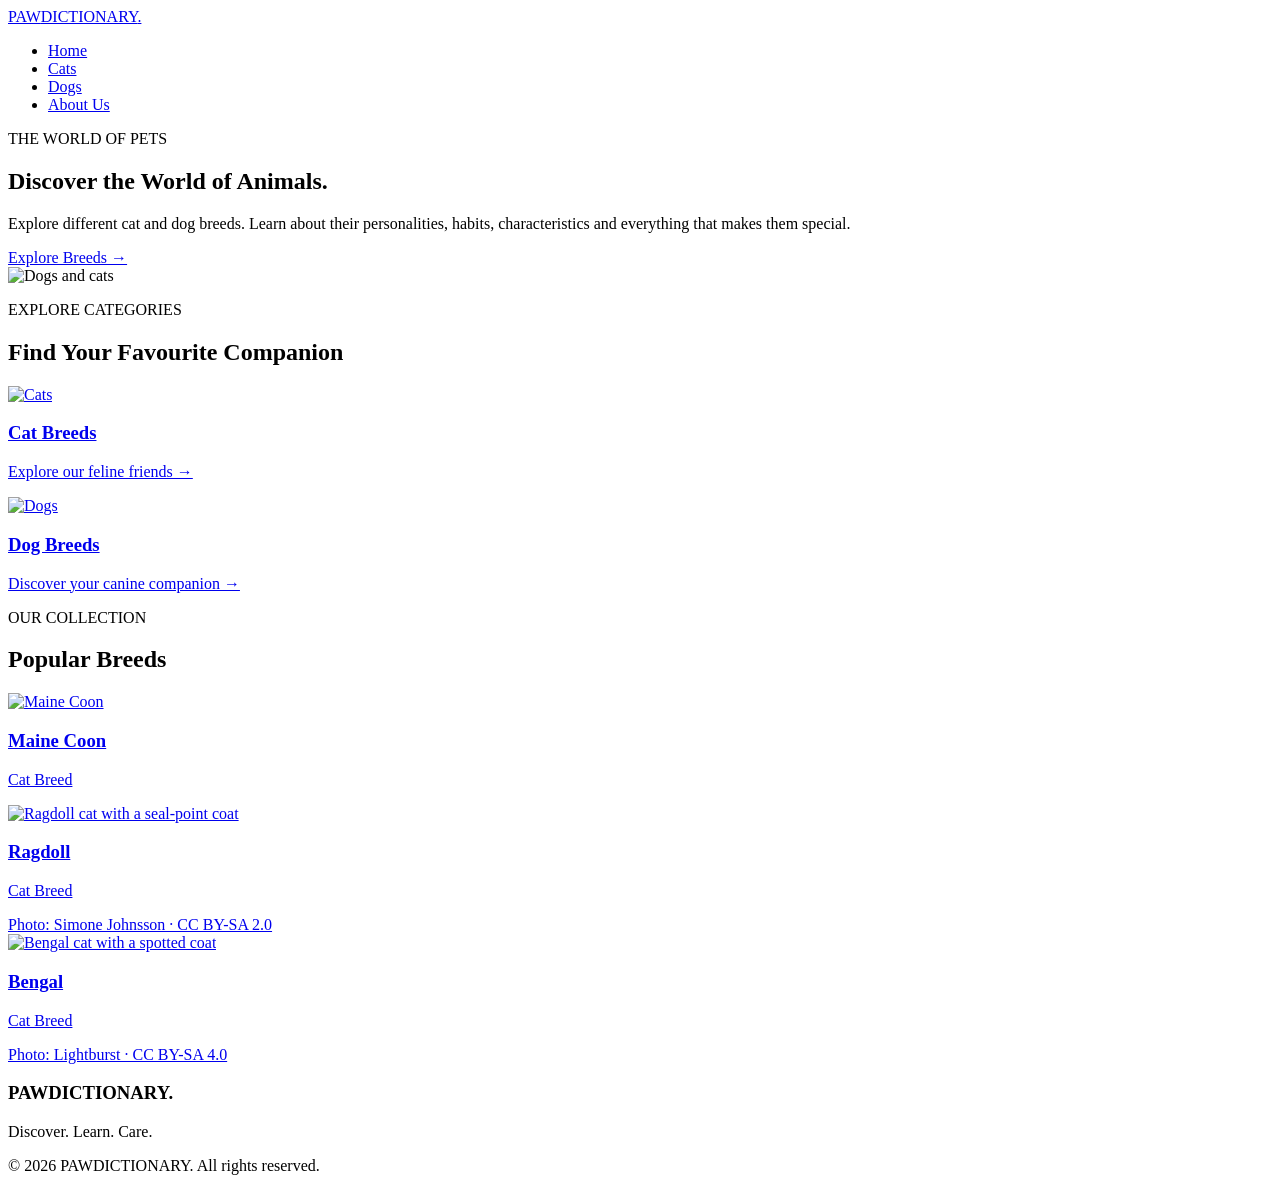
==== index.html @ fd0a3a0d "Add files via upload" ====
<!DOCTYPE html>
<html lang="en">
<head>
    <meta charset="UTF-8">
    <meta name="viewport" content="width=device-width, initial-scale=1.0">

    <title>PAWDICTIONARY | Discover Your Companion</title>

    <link rel="stylesheet" href="css/style.css">
</head>
<body>

    <header>
        <nav class="navbar">
            <a href="index.html" class="logo">
                <span class="logo-paw">PAW</span><span class="logo-dictionary">DICTIONARY</span><span class="logo-dot">.</span>
            </a>

            <ul class="nav-links">
                <li><a href="index.html">Home</a></li>
                <li><a href="cats.html">Cats</a></li>
                <li><a href="dogs.html">Dogs</a></li>
                <li><a href="about_us.html">About Us</a></li>
            </ul>
        </nav>
    </header>

    <main>
        <section class="hero">
            <div class="hero-content">
                <p class="subtitle">THE WORLD OF PETS</p>

                <h1>
                    Discover the World
                    of <span>Animals.</span>
                </h1>

                <p>
                    Explore different cat and dog breeds.
                    Learn about their personalities, habits,
                    characteristics and everything that makes
                    them special.
                </p>

                <a href="cats.html" class="primary-btn">
                    Explore Breeds →
                </a>
            </div>

            <div class="hero-image">
                <img src="https://images.unsplash.com/photo-1450778869180-41d0601e046e?auto=format&fit=crop&w=1200&q=85"
                     alt="Dogs and cats">
            </div>
        </section>

        <section class="categories section">
            <div class="section-heading">
                <p class="subtitle">EXPLORE CATEGORIES</p>
                <h2>Find Your Favourite Companion</h2>
            </div>

            <div class="category-container">

                <a href="cats.html" class="category-card">
                    <img src="https://images.unsplash.com/photo-1573865526739-10659fec78a5?auto=format&fit=crop&w=900&q=85"
                         alt="Cats">

                    <div class="category-info">
                        <h3>Cat Breeds</h3>
                        <p>Explore our feline friends →</p>
                    </div>
                </a>

                <a href="dogs.html" class="category-card">
                    <img src="https://images.unsplash.com/photo-1552053831-71594a27632d?auto=format&fit=crop&w=900&q=85"
                         alt="Dogs">

                    <div class="category-info">
                        <h3>Dog Breeds</h3>
                        <p>Discover your canine companion →</p>
                    </div>
                </a>

            </div>
        </section>

        <section class="featured section">
            <div class="section-heading">
                <p class="subtitle">OUR COLLECTION</p>
                <h2>Popular Breeds</h2>
            </div>

            <div class="breed-grid">

                <a href="maine_coon.html" class="breed-card">
                    <img src="https://images.unsplash.com/photo-1511044568932-338cba0ad803?auto=format&fit=crop&w=700&q=85"
                         alt="Maine Coon">

                    <div class="breed-info">
                        <h3>Maine Coon</h3>
                        <p>Cat Breed</p>
                    </div>
                </a>

                <div class="breed-card">
                    <a href="rag_doll.html" class="breed-card-link">
                        <img class="ragdoll-photo" src="https://upload.wikimedia.org/wikipedia/commons/6/64/Ragdoll_from_Gatil_Ragbelas.jpg"
                             alt="Ragdoll cat with a seal-point coat">

                        <div class="breed-info">
                            <h3>Ragdoll</h3>
                            <p>Cat Breed</p>
                        </div>
                    </a>
                    <a class="photo-credit" href="https://commons.wikimedia.org/wiki/File:Ragdoll_from_Gatil_Ragbelas.jpg" target="_blank" rel="noopener noreferrer">Photo: Simone Johnsson · CC BY-SA 2.0</a>
                </div>

                <div class="breed-card">
                    <a href="bengal.html" class="breed-card-link">
                        <img class="bengal-photo" src="https://upload.wikimedia.org/wikipedia/commons/b/ba/Paintedcats_Red_Star_standing.jpg"
                             alt="Bengal cat with a spotted coat">

                        <div class="breed-info">
                            <h3>Bengal</h3>
                            <p>Cat Breed</p>
                        </div>
                    </a>
                    <a class="photo-credit" href="https://commons.wikimedia.org/wiki/File:Paintedcats_Red_Star_standing.jpg" target="_blank" rel="noopener noreferrer">Photo: Lightburst · CC BY-SA 4.0</a>
                </div>

            </div>
        </section>

    </main>

    <footer>
        <h3>PAWDICTIONARY.</h3>
        <p>Discover. Learn. Care.</p>
        <p>© 2026 PAWDICTIONARY. All rights reserved.</p>
    </footer>

</body>
</html>
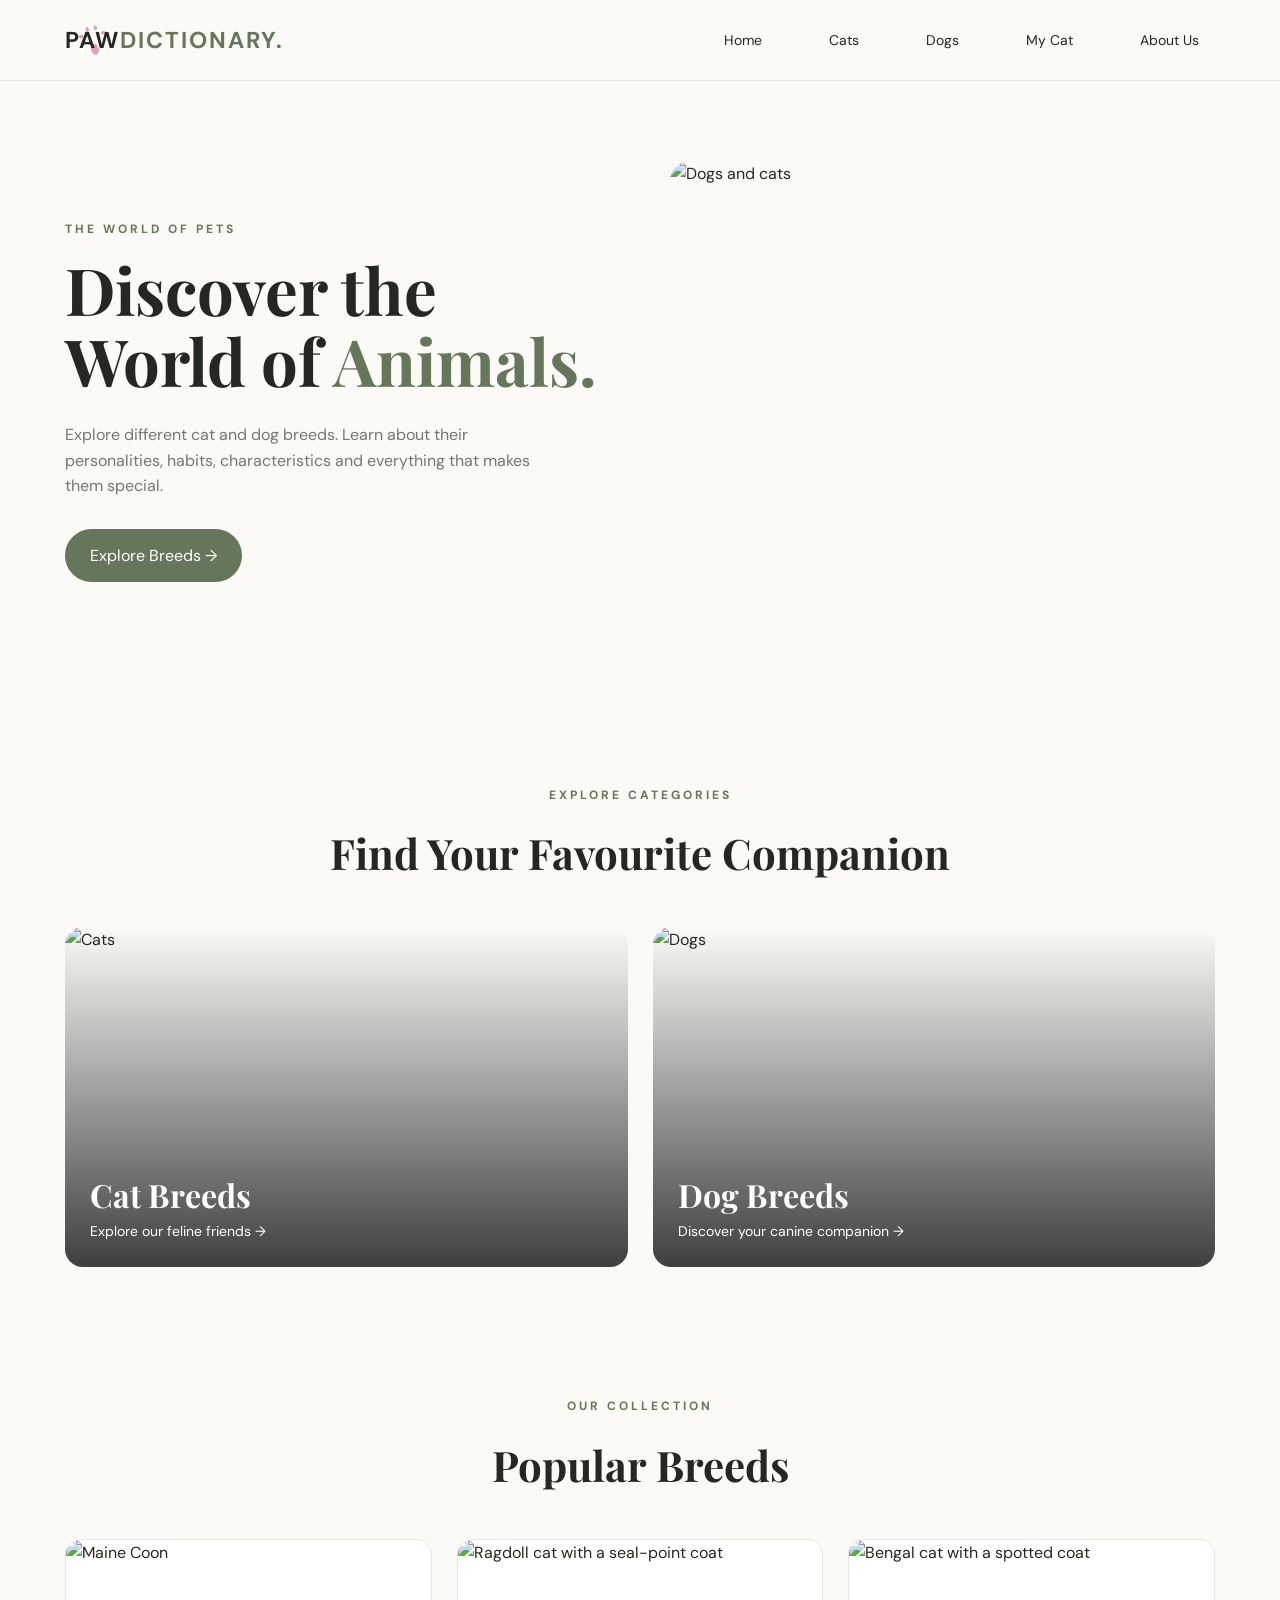
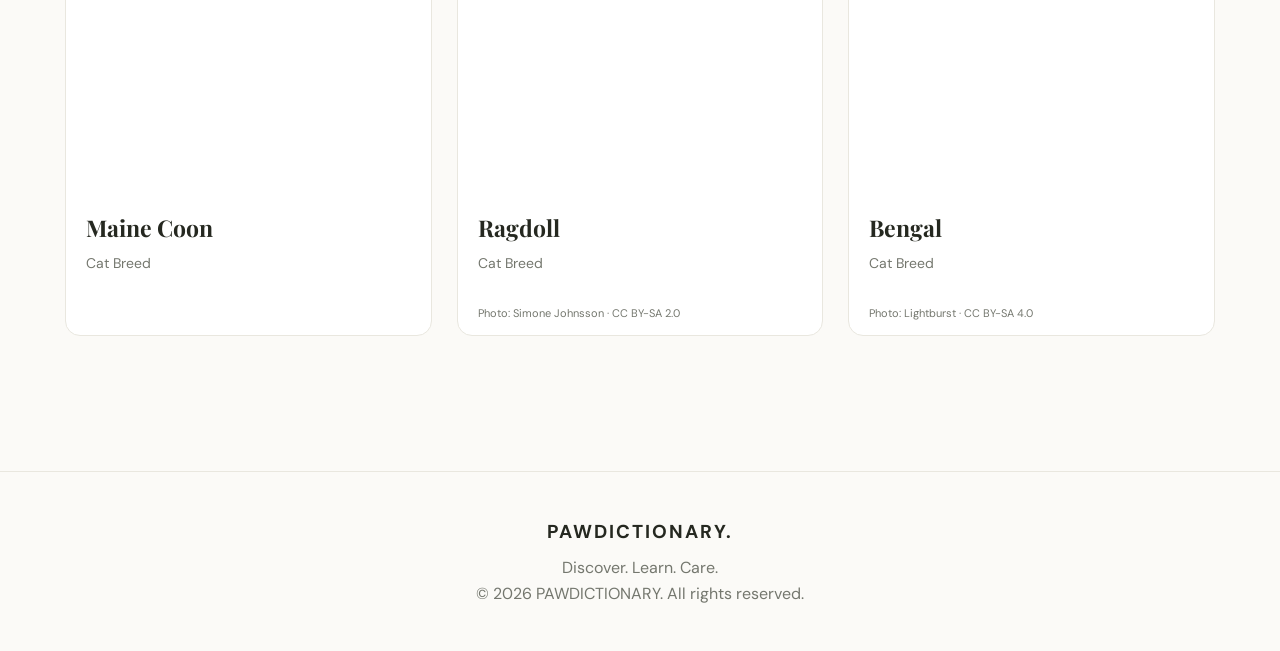
==== commit 12efa2b0: "Add My Cat page and enable sync Co-authored-by: Copilot <223556219+Copilot@users.noreply.github.com>" ====
--- a/index.html
+++ b/index.html
@@ -21,6 +21,7 @@
                 <li><a href="index.html">Home</a></li>
                 <li><a href="cats.html">Cats</a></li>
                 <li><a href="dogs.html">Dogs</a></li>
+                <li><a href="my_cat.html">My Cat</a></li>
                 <li><a href="about_us.html">About Us</a></li>
             </ul>
         </nav>
--- a/css/style.css
+++ b/css/style.css
@@ -0,0 +1,565 @@
+
+@import url('https://fonts.googleapis.com/css2?family=DM+Sans:wght@400;500;600;700&family=Playfair+Display:wght@500;600;700&display=swap');
+
+:root {
+    --background: #fbfaf7;
+    --white: #ffffff;
+    --text: #252820;
+    --muted: #74776e;
+    --accent: #66765b;
+    --border: #e9e7df;
+}
+
+/* GENERAL */
+
+* {
+    margin: 0;
+    padding: 0;
+    box-sizing: border-box;
+}
+
+body {
+    background: var(--background);
+    color: var(--text);
+    font-family: 'DM Sans', sans-serif;
+    line-height: 1.6;
+}
+
+a {
+    text-decoration: none;
+    color: inherit;
+}
+
+img {
+    width: 100%;
+    display: block;
+    object-fit: cover;
+}
+
+/* NAVIGATION */
+
+header {
+    background: rgba(251,250,247,0.96);
+    border-bottom: 1px solid var(--border);
+    position: sticky;
+    top: 0;
+    z-index: 100;
+}
+
+.navbar {
+    max-width: 1200px;
+    margin: auto;
+    height: 80px;
+    padding: 0 25px;
+
+    display: flex;
+    justify-content: space-between;
+    align-items: center;
+}
+
+.logo {
+    font-size: 23px;
+    font-weight: 700;
+    letter-spacing: 2px;
+}
+
+.logo-paw {
+    position: relative;
+    isolation: isolate;
+}
+
+.logo-paw::before {
+    content: "";
+    position: absolute;
+    z-index: -1;
+    width: 36px;
+    height: 36px;
+    left: 50%;
+    top: 50%;
+    transform: translate(-50%, -50%) rotate(-12deg);
+    background:
+        radial-gradient(ellipse at 50% 76%, #e6a0b7 0 14%, #fff 15% 29%, transparent 30%),
+        radial-gradient(ellipse at 20% 34%, #e6a0b7 0 5%, #fff 6% 12%, transparent 13%),
+        radial-gradient(ellipse at 40% 18%, #e6a0b7 0 5%, #fff 6% 12%, transparent 13%),
+        radial-gradient(ellipse at 63% 18%, #e6a0b7 0 5%, #fff 6% 12%, transparent 13%),
+        radial-gradient(ellipse at 82% 36%, #e6a0b7 0 5%, #fff 6% 12%, transparent 13%);
+}
+
+.logo-dictionary,
+.logo-dot {
+    color: var(--accent);
+}
+
+.nav-links {
+    display: flex;
+    list-style: none;
+    gap: 35px;
+}
+
+.nav-links a {
+    font-size: 14px;
+    color: var(--muted);
+    transition: 0.3s;
+}
+
+.nav-links a:hover {
+    color: var(--accent);
+}
+
+
+.nav-links a {
+    display: inline-block;
+    text-decoration: none;
+    color: var(--text, #333);
+    padding: 10px 16px;
+    border-radius: 8px;
+    transition: all 0.3s ease;
+}
+
+.nav-links a:hover {
+    color: #ffffff;
+    background-color: var(--accent, #6c9b7d);
+    transform: translateY(-2px);
+}
+
+/* HERO */
+
+.hero {
+    max-width: 1200px;
+    margin: auto;
+    padding: 80px 25px;
+
+    display: grid;
+    grid-template-columns: 1fr 1fr;
+    align-items: center;
+    gap: 60px;
+}
+
+.subtitle {
+    color: var(--accent);
+    font-size: 12px;
+    font-weight: 700;
+    letter-spacing: 3px;
+    margin-bottom: 15px;
+}
+
+.hero h1 {
+    font-family: 'Playfair Display', serif;
+    font-size: 65px;
+    line-height: 1.1;
+    margin-bottom: 25px;
+}
+
+.hero h1 span {
+    color: var(--accent);
+}
+
+.hero-content > p:not(.subtitle) {
+    color: var(--muted);
+    max-width: 500px;
+    margin-bottom: 30px;
+}
+
+.hero-image img {
+    height: 480px;
+    border-radius: 20px;
+}
+
+.primary-btn {
+    display: inline-block;
+    background: var(--accent);
+    color: white;
+    padding: 14px 25px;
+    border-radius: 30px;
+    transition: 0.3s;
+}
+
+.primary-btn:hover {
+    background: #4f6045;
+    transform: translateY(-2px);
+}
+
+/* SECTIONS */
+
+.section {
+    max-width: 1200px;
+    margin: auto;
+    padding: 65px 25px;
+}
+
+.listing-page > .section {
+    padding-top: 20px;
+    padding-bottom: 20px;
+}
+
+.section-heading {
+    text-align: center;
+    margin-bottom: 40px;
+}
+
+.section-heading h1,
+.section-heading h2 {
+    font-family: 'Playfair Display', serif;
+    font-size: 42px;
+}
+
+.section-heading > p:last-child {
+    color: var(--muted);
+    margin-top: 10px;
+}
+
+.cat-photo-panel {
+    display: grid;
+    grid-template-columns: 1fr 1fr;
+    align-items: center;
+    gap: 40px;
+    padding: 35px;
+    background: #f0f2e9;
+    border: 1px solid var(--border);
+    border-radius: 20px;
+}
+
+.cat-photo-copy h2 {
+    font-family: 'Playfair Display', serif;
+    font-size: 34px;
+    margin-bottom: 10px;
+}
+
+.cat-photo-copy > p:not(.subtitle) {
+    color: var(--muted);
+    margin-bottom: 20px;
+}
+
+.photo-picker input {
+    position: absolute;
+    width: 1px;
+    height: 1px;
+    overflow: hidden;
+    clip: rect(0, 0, 0, 0);
+    white-space: nowrap;
+    clip-path: inset(50%);
+}
+
+.photo-upload-button {
+    display: inline-block;
+    padding: 12px 22px;
+    border-radius: 30px;
+    background: var(--accent);
+    color: var(--white);
+    font-weight: 600;
+    cursor: pointer;
+    transition: background 0.3s;
+}
+
+.photo-upload-button:hover,
+.photo-picker:focus-within .photo-upload-button {
+    background: #4f6045;
+}
+
+.photo-picker:focus-within .photo-upload-button {
+    outline: 3px solid #aeb99f;
+    outline-offset: 3px;
+}
+
+.cat-photo-copy .photo-status {
+    margin: 14px 0 0;
+    font-size: 13px;
+}
+
+.cat-photo-preview {
+    display: grid;
+    min-height: 280px;
+    place-items: center;
+    overflow: hidden;
+    border: 2px dashed #c9cdbf;
+    border-radius: 16px;
+    background: rgba(255, 255, 255, 0.65);
+    color: var(--muted);
+    text-align: center;
+}
+
+.cat-photo-preview img {
+    width: 100%;
+    height: 100%;
+    min-height: 280px;
+    object-fit: cover;
+}
+
+/* CATEGORY CARDS */
+
+.category-container {
+    display: grid;
+    grid-template-columns: 1fr 1fr;
+    gap: 25px;
+}
+
+.category-card {
+    height: 340px;
+    position: relative;
+    overflow: hidden;
+    border-radius: 18px;
+}
+
+.category-card img {
+    height: 100%;
+    transition: 0.4s;
+}
+
+.category-card:hover img {
+    transform: scale(1.05);
+}
+
+.category-card::after {
+    content: "";
+    position: absolute;
+    inset: 0;
+    background: linear-gradient(
+        transparent,
+        rgba(0,0,0,0.75)
+    );
+}
+
+.category-info {
+    position: absolute;
+    bottom: 25px;
+    left: 25px;
+    color: white;
+    z-index: 2;
+}
+
+.category-info h3 {
+    font-family: 'Playfair Display', serif;
+    font-size: 32px;
+}
+
+.category-info p {
+    font-size: 14px;
+}
+
+/* BREED CARDS */
+
+.breed-grid {
+    display: grid;
+    grid-template-columns: repeat(3, 1fr);
+    gap: 25px;
+}
+
+.breed-card {
+    background: var(--white);
+    border: 1px solid var(--border);
+    border-radius: 15px;
+    overflow: hidden;
+    transition: 0.3s;
+}
+
+.breed-card-link {
+    display: block;
+    color: inherit;
+}
+
+.photo-credit {
+    display: block;
+    padding: 0 20px 14px;
+    color: var(--muted);
+    font-size: 11px;
+    line-height: 1.4;
+}
+
+.photo-credit:hover {
+    color: var(--accent);
+}
+
+.about-content .photo-credit {
+    padding: 0;
+    font-size: 12px;
+}
+
+.breed-card:hover {
+    transform: translateY(-6px);
+    box-shadow: 0 12px 30px rgba(0,0,0,0.07);
+}
+
+.breed-card img {
+    height: 250px;
+}
+
+.husky-photo {
+    object-position: center 20%;
+}
+
+.ragdoll-photo,
+.bengal-photo {
+    object-position: center 20%;
+}
+
+.breed-info {
+    padding: 20px;
+}
+
+.breed-info h3 {
+    font-family: 'Playfair Display', serif;
+    font-size: 23px;
+    margin-bottom: 5px;
+}
+
+.breed-info p {
+    color: var(--muted);
+    font-size: 14px;
+    margin-bottom: 12px;
+}
+
+.breed-info span {
+    color: var(--accent);
+    font-size: 13px;
+    font-weight: 700;
+}
+
+/* LISTING PAGES */
+
+.listing-page {
+    max-width: 1200px;
+    margin: auto;
+    padding: 70px 25px;
+}
+
+.my-cat-photo {
+    width: fit-content;
+    max-width: 780px;
+    margin: 0 auto;
+    overflow: hidden;
+    border: 2px dashed #c9cdbf;
+    border-radius: 20px;
+    background: #f0f2e9;
+}
+
+.my-cat-photo img {
+    width: auto;
+    max-width: 100%;
+    max-height: 55vh;
+    height: auto;
+    object-fit: contain;
+    color: var(--muted);
+    text-align: center;
+}
+
+.my-cat-details {
+    max-width: 760px;
+    margin: 28px auto 0;
+    text-align: center;
+}
+
+.my-cat-details h2 {
+    margin-bottom: 12px;
+    font-family: 'Playfair Display', serif;
+    font-size: 40px;
+}
+
+.my-cat-details p {
+    margin-top: 6px;
+    color: var(--muted);
+    font-size: 18px;
+}
+
+/* ABOUT PAGE */
+
+.about-content {
+    display: grid;
+    grid-template-columns: 1fr 1fr;
+    gap: 50px;
+    align-items: center;
+}
+
+.about-content img {
+    height: 400px;
+    border-radius: 20px;
+}
+
+.about-content h2 {
+    font-family: 'Playfair Display', serif;
+    font-size: 35px;
+    margin-bottom: 20px;
+}
+
+.about-content p {
+    color: var(--muted);
+    margin-bottom: 15px;
+}
+
+/* FOOTER */
+
+footer {
+    text-align: center;
+    padding: 45px 20px;
+    border-top: 1px solid var(--border);
+    margin-top: 70px;
+    color: var(--muted);
+}
+
+footer h3 {
+    color: var(--text);
+    letter-spacing: 2px;
+    margin-bottom: 8px;
+}
+
+/* RESPONSIVE DESIGN */
+
+@media (max-width: 800px) {
+
+    .hero {
+        grid-template-columns: 1fr;
+    }
+
+    .hero h1 {
+        font-size: 48px;
+    }
+
+    .breed-grid {
+        grid-template-columns: repeat(2, 1fr);
+    }
+
+    .about-content {
+        grid-template-columns: 1fr;
+    }
+
+    .cat-photo-panel {
+        grid-template-columns: 1fr;
+    }
+}
+
+@media (max-width: 550px) {
+
+    .navbar {
+        height: auto;
+        padding: 20px;
+        flex-direction: column;
+        gap: 15px;
+    }
+
+    .nav-links {
+        gap: 15px;
+        flex-wrap: wrap;
+        justify-content: center;
+    }
+
+    .hero h1 {
+        font-size: 40px;
+    }
+
+    .hero-image img {
+        height: 300px;
+    }
+
+    .category-container,
+    .breed-grid {
+        grid-template-columns: 1fr;
+    }
+
+    .section-heading h1,
+    .section-heading h2 {
+        font-size: 32px;
+    }
+
+    .cat-photo-panel {
+        padding: 24px;
+    }
+}
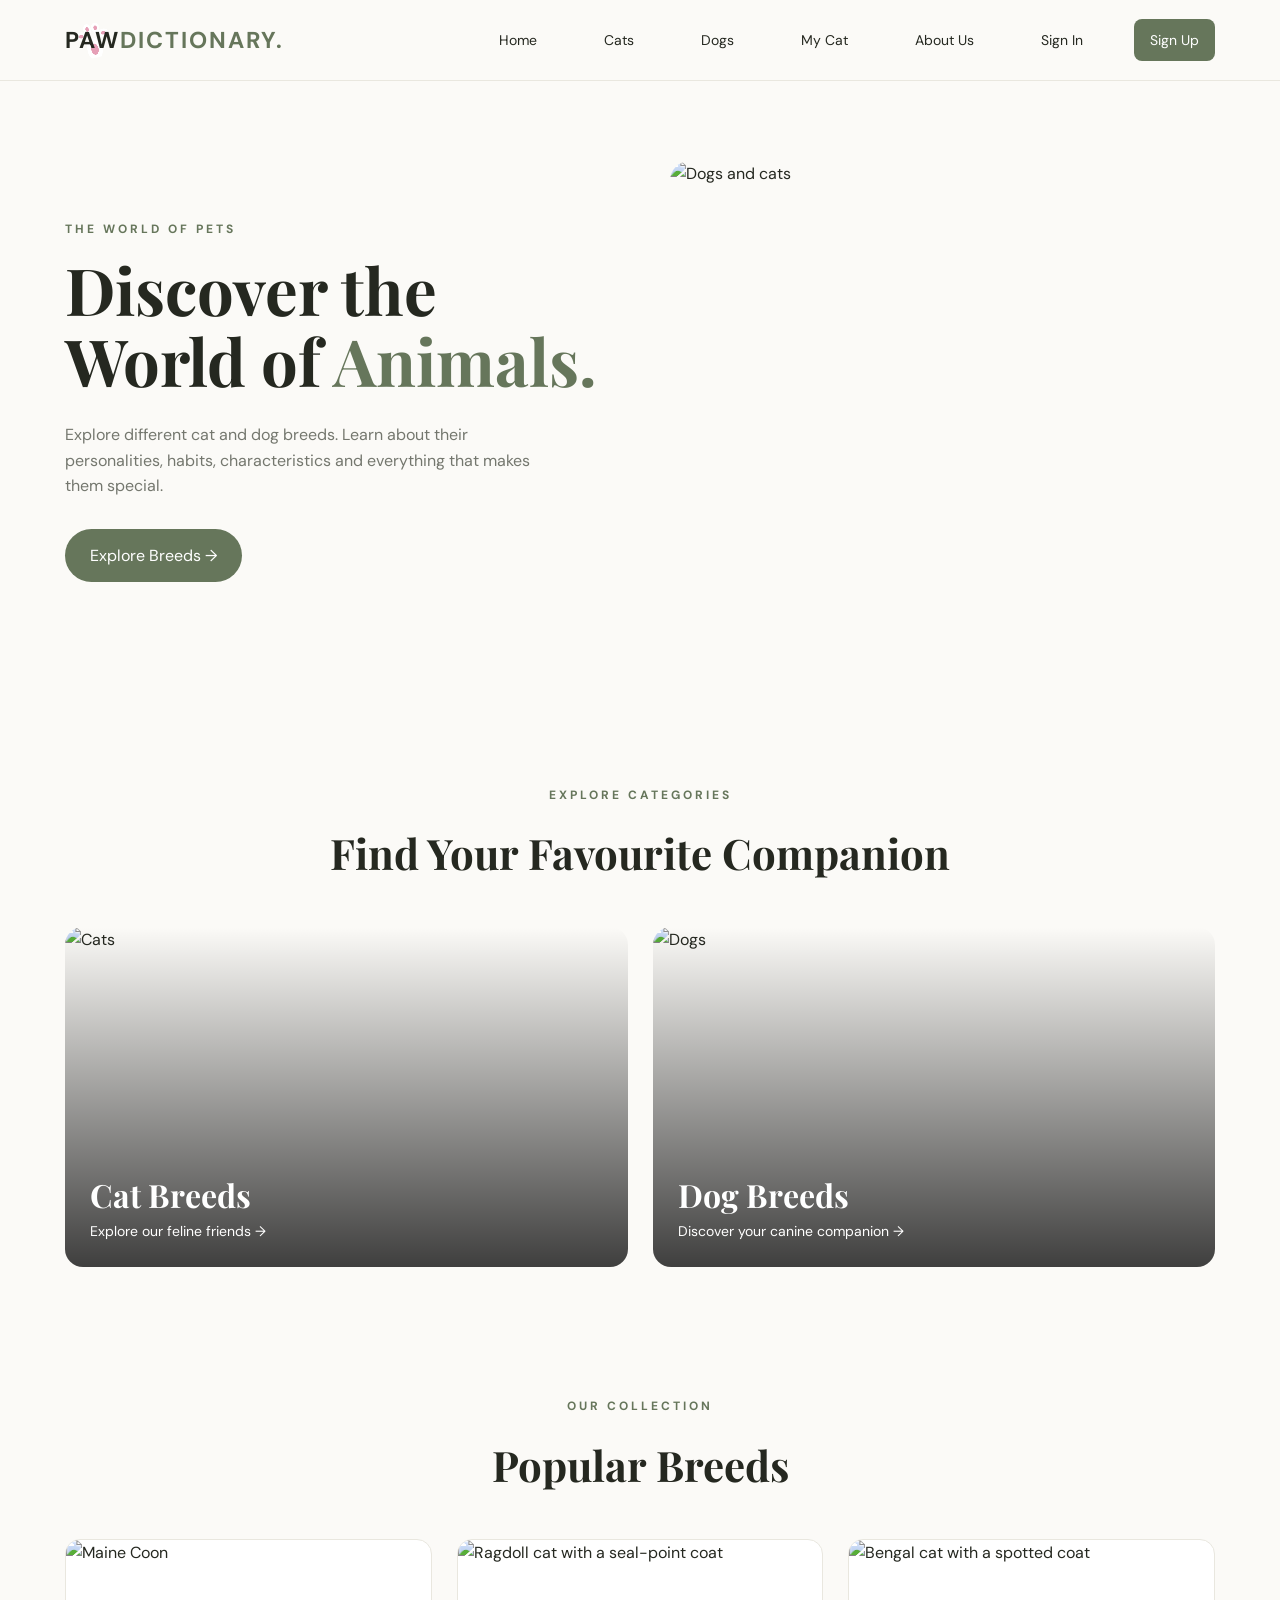
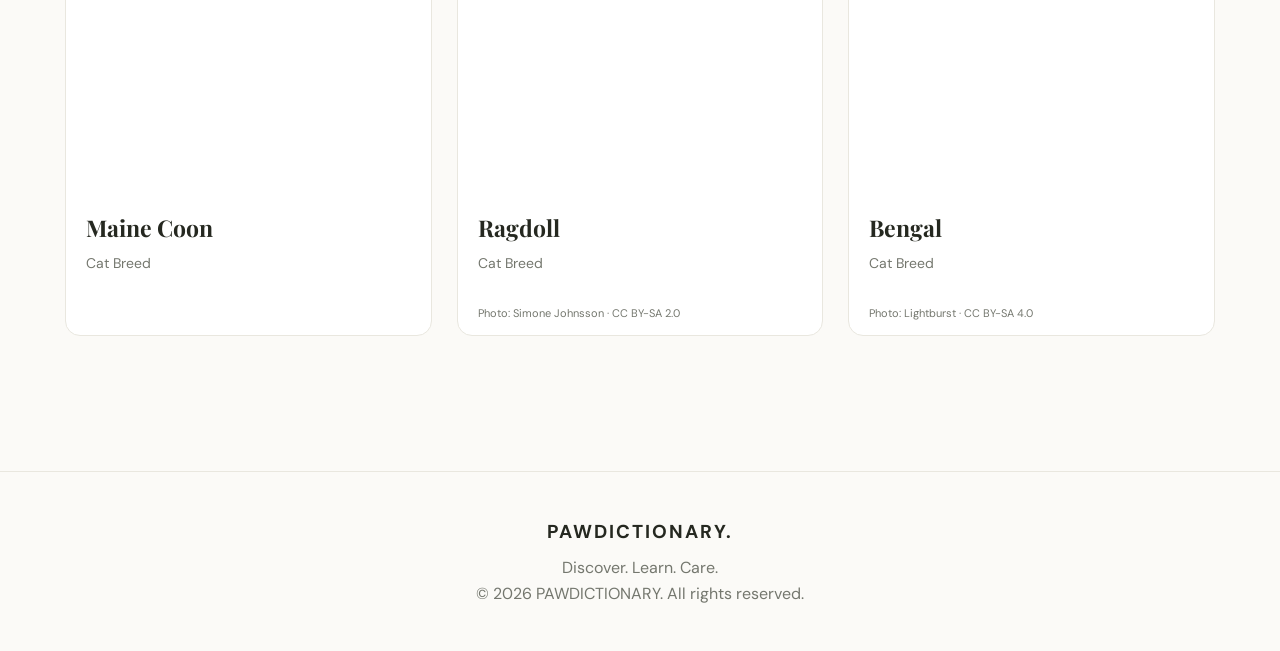
==== commit 8deb488f: "Add sign-in and sign-up pages Co-authored-by: Copilot <223556219+Copilot@users.noreply.github.com>" ====
--- a/index.html
+++ b/index.html
@@ -23,6 +23,8 @@
                 <li><a href="dogs.html">Dogs</a></li>
                 <li><a href="my_cat.html">My Cat</a></li>
                 <li><a href="about_us.html">About Us</a></li>
+                <li><a href="auth.html#signin">Sign In</a></li>
+                <li class="nav-sign-up"><a href="auth.html#signup">Sign Up</a></li>
             </ul>
         </nav>
     </header>
@@ -63,20 +65,47 @@
 
             <div class="category-container">
 
-                <a href="cats.html" class="category-card">
+                <a href="cats.html" class="category-card category-card-cat">
                     <img src="https://images.unsplash.com/photo-1573865526739-10659fec78a5?auto=format&fit=crop&w=900&q=85"
                          alt="Cats">
 
+                    <span class="category-mascot" aria-hidden="true">
+                        <svg class="mascot-drawing" viewBox="0 0 140 140" xmlns="http://www.w3.org/2000/svg">
+                            <path d="M37 58C21 52 16 32 19 13c1-5 5-6 9-2l24 23m51 24c16-6 21-26 18-45-1-5-5-6-9-2L88 45" fill="#d98b55" stroke="#573c34" stroke-width="4" stroke-linejoin="round"/>
+                            <path d="M34 39c-2-8-3-15-2-20l13 17m60 3c2-8 3-15 2-20L94 56" fill="#f3b4a1"/>
+                            <path d="M24 67c0-25 20-43 46-43s46 18 46 43-20 41-46 41S24 92 24 67Z" fill="#eaa36b" stroke="#573c34" stroke-width="4"/>
+                            <path d="M39 64c0-6 4-10 9-10s9 4 9 10-4 9-9 9-9-3-9-9Zm44 0c0-6 4-10 9-10s9 4 9 10-4 9-9 9-9-3-9-9Z" fill="#fff"/>
+                            <circle cx="49" cy="64" r="4" fill="#352a2a"/><circle cx="93" cy="64" r="4" fill="#352a2a"/>
+                            <circle cx="50" cy="62" r="1.5" fill="#fff"/><circle cx="94" cy="62" r="1.5" fill="#fff"/>
+                            <path d="M61 79q9-8 18 0-3 7-9 7t-9-7Z" fill="#9e5e62"/>
+                            <path d="M70 85v5m0 0q-8 8-14 0m14 0q8 8 14 0" fill="none" stroke="#573c34" stroke-width="3" stroke-linecap="round"/>
+                            <path d="M57 81 20 75m37 12-36 3m62-9 37-6m-37 12 36 3" fill="none" stroke="#573c34" stroke-width="2.5" stroke-linecap="round"/>
+                            <path d="M39 99q-10 2-12 16 0 8 12 8h19q8 0 8-8v-9m13 0v9q0 8 8 8h19q12 0 12-8-2-14-12-16" fill="#f6d5b5" stroke="#573c34" stroke-width="4" stroke-linejoin="round"/>
+                        </svg>
+                    </span>
                     <div class="category-info">
                         <h3>Cat Breeds</h3>
                         <p>Explore our feline friends →</p>
                     </div>
                 </a>
 
-                <a href="dogs.html" class="category-card">
+                <a href="dogs.html" class="category-card category-card-dog">
                     <img src="https://images.unsplash.com/photo-1552053831-71594a27632d?auto=format&fit=crop&w=900&q=85"
                          alt="Dogs">
 
+                    <span class="category-mascot" aria-hidden="true">
+                        <svg class="mascot-drawing" viewBox="0 0 140 140" xmlns="http://www.w3.org/2000/svg">
+                            <path d="M39 47C18 27 9 48 15 77c4 19 18 24 31 12m55-42c21-20 30 1 24 30-4 19-18 24-31 12" fill="#a96a43" stroke="#49352d" stroke-width="4" stroke-linejoin="round"/>
+                            <path d="M33 59c0-25 16-39 37-39s37 14 37 39v19c0 25-16 39-37 39S33 103 33 78V59Z" fill="#d7965f" stroke="#49352d" stroke-width="4"/>
+                            <path d="M45 61c0-6 4-10 9-10s9 4 9 10-4 9-9 9-9-3-9-9Zm32 0c0-6 4-10 9-10s9 4 9 10-4 9-9 9-9-3-9-9Z" fill="#fff"/>
+                            <circle cx="54" cy="61" r="4" fill="#302725"/><circle cx="86" cy="61" r="4" fill="#302725"/>
+                            <circle cx="55" cy="59" r="1.5" fill="#fff"/><circle cx="87" cy="59" r="1.5" fill="#fff"/>
+                            <path d="M52 77q18-10 36 0v10q-2 17-18 17T52 87V77Z" fill="#fff0d9" stroke="#49352d" stroke-width="3"/>
+                            <path d="M62 79q8-8 16 0-2 7-8 7t-8-7Z" fill="#49352d"/>
+                            <path d="M70 86v8m0 0q-7 7-13 0m13 0q7 7 13 0" fill="none" stroke="#49352d" stroke-width="3" stroke-linecap="round"/>
+                            <path d="M42 100q-9 2-10 15 0 8 11 8h16q8 0 8-8v-7m6 0v7q0 8 8 8h16q11 0 11-8-1-13-10-15" fill="#f2c99e" stroke="#49352d" stroke-width="4" stroke-linejoin="round"/>
+                        </svg>
+                    </span>
                     <div class="category-info">
                         <h3>Dog Breeds</h3>
                         <p>Discover your canine companion →</p>
--- a/css/style.css
+++ b/css/style.css
@@ -122,6 +122,15 @@
     transform: translateY(-2px);
 }
 
+.nav-links .nav-sign-up a {
+    color: var(--white);
+    background: var(--accent);
+}
+
+.nav-links .nav-sign-up a:hover {
+    background: #4f6045;
+}
+
 /* HERO */
 
 .hero {
@@ -305,6 +314,41 @@
     transition: 0.4s;
 }
 
+.category-mascot {
+    position: absolute;
+    z-index: 2;
+    right: 18px;
+    bottom: -12px;
+    width: 140px;
+    height: 140px;
+    opacity: 0;
+    transform: translateY(110%) rotate(10deg);
+    transition: opacity 0.25s ease, transform 0.5s cubic-bezier(0.2, 0.8, 0.2, 1);
+    pointer-events: none;
+}
+
+.mascot-drawing {
+    width: 100%;
+    height: 100%;
+    overflow: visible;
+}
+
+.category-card:hover .category-mascot,
+.category-card:focus-visible .category-mascot {
+    opacity: 1;
+    transform: translateY(0) rotate(0);
+}
+
+.category-card:hover .mascot-drawing,
+.category-card:focus-visible .mascot-drawing {
+    animation: mascot-bob 1.8s ease-in-out infinite;
+}
+
+@keyframes mascot-bob {
+    0%, 100% { transform: translateY(0) rotate(0); }
+    50% { transform: translateY(-4px) rotate(2deg); }
+}
+
 .category-card:hover img {
     transform: scale(1.05);
 }
@@ -312,6 +356,7 @@
 .category-card::after {
     content: "";
     position: absolute;
+    z-index: 1;
     inset: 0;
     background: linear-gradient(
         transparent,
@@ -324,7 +369,7 @@
     bottom: 25px;
     left: 25px;
     color: white;
-    z-index: 2;
+    z-index: 3;
 }
 
 .category-info h3 {
@@ -334,6 +379,18 @@
 
 .category-info p {
     font-size: 14px;
+}
+
+@media (prefers-reduced-motion: reduce) {
+    .category-mascot,
+    .category-card img {
+        transition: none;
+    }
+
+    .category-card:hover .mascot-drawing,
+    .category-card:focus-visible .mascot-drawing {
+        animation: none;
+    }
 }
 
 /* BREED CARDS */
@@ -485,6 +542,111 @@
     margin-bottom: 15px;
 }
 
+/* AUTHENTICATION */
+
+.auth-page {
+    display: grid;
+    min-height: calc(100vh - 80px);
+    place-items: center;
+    padding: 55px 25px;
+}
+
+.auth-card {
+    width: min(100%, 460px);
+    padding: 38px;
+    border: 1px solid var(--border);
+    border-radius: 20px;
+    background: var(--white);
+    box-shadow: 0 16px 45px rgba(37, 40, 32, 0.07);
+}
+
+.auth-heading {
+    margin-bottom: 25px;
+    text-align: center;
+}
+
+.auth-heading h1 {
+    font-family: 'Playfair Display', serif;
+    font-size: 36px;
+}
+
+.auth-heading p:last-child {
+    margin-top: 8px;
+    color: var(--muted);
+}
+
+.auth-tabs {
+    display: grid;
+    grid-template-columns: 1fr 1fr;
+    gap: 6px;
+    margin-bottom: 25px;
+    padding: 5px;
+    border-radius: 12px;
+    background: var(--background);
+}
+
+.auth-tab {
+    padding: 10px;
+    border: 0;
+    border-radius: 9px;
+    background: transparent;
+    color: var(--muted);
+    font: inherit;
+    font-weight: 600;
+    cursor: pointer;
+}
+
+.auth-tab[aria-selected="true"] {
+    background: var(--white);
+    color: var(--accent);
+    box-shadow: 0 2px 8px rgba(37, 40, 32, 0.08);
+}
+
+.auth-form[hidden] {
+    display: none;
+}
+
+.auth-field {
+    display: block;
+    margin-bottom: 17px;
+    font-size: 14px;
+    font-weight: 600;
+}
+
+.auth-field input {
+    display: block;
+    width: 100%;
+    margin-top: 7px;
+    padding: 12px 14px;
+    border: 1px solid var(--border);
+    border-radius: 10px;
+    background: var(--background);
+    color: var(--text);
+    font: inherit;
+}
+
+.auth-field input:focus {
+    border-color: var(--accent);
+    outline: 3px solid rgba(102, 118, 91, 0.18);
+}
+
+.auth-submit {
+    width: 100%;
+    margin-top: 5px;
+    border: 0;
+    font: inherit;
+    font-weight: 600;
+    cursor: pointer;
+}
+
+.auth-message {
+    min-height: 24px;
+    margin-top: 16px;
+    color: var(--muted);
+    font-size: 13px;
+    text-align: center;
+}
+
 /* FOOTER */
 
 footer {
@@ -505,6 +667,24 @@
 
 @media (max-width: 800px) {
 
+    .navbar {
+        height: auto;
+        flex-wrap: wrap;
+        justify-content: center;
+        gap: 8px 18px;
+        padding: 16px 20px;
+    }
+
+    .nav-links {
+        justify-content: center;
+        gap: 8px;
+        flex-wrap: wrap;
+    }
+
+    .nav-links a {
+        padding: 8px 10px;
+    }
+
     .hero {
         grid-template-columns: 1fr;
     }
@@ -562,4 +742,8 @@
     .cat-photo-panel {
         padding: 24px;
     }
-}
+
+    .auth-card {
+        padding: 28px 22px;
+    }
+}
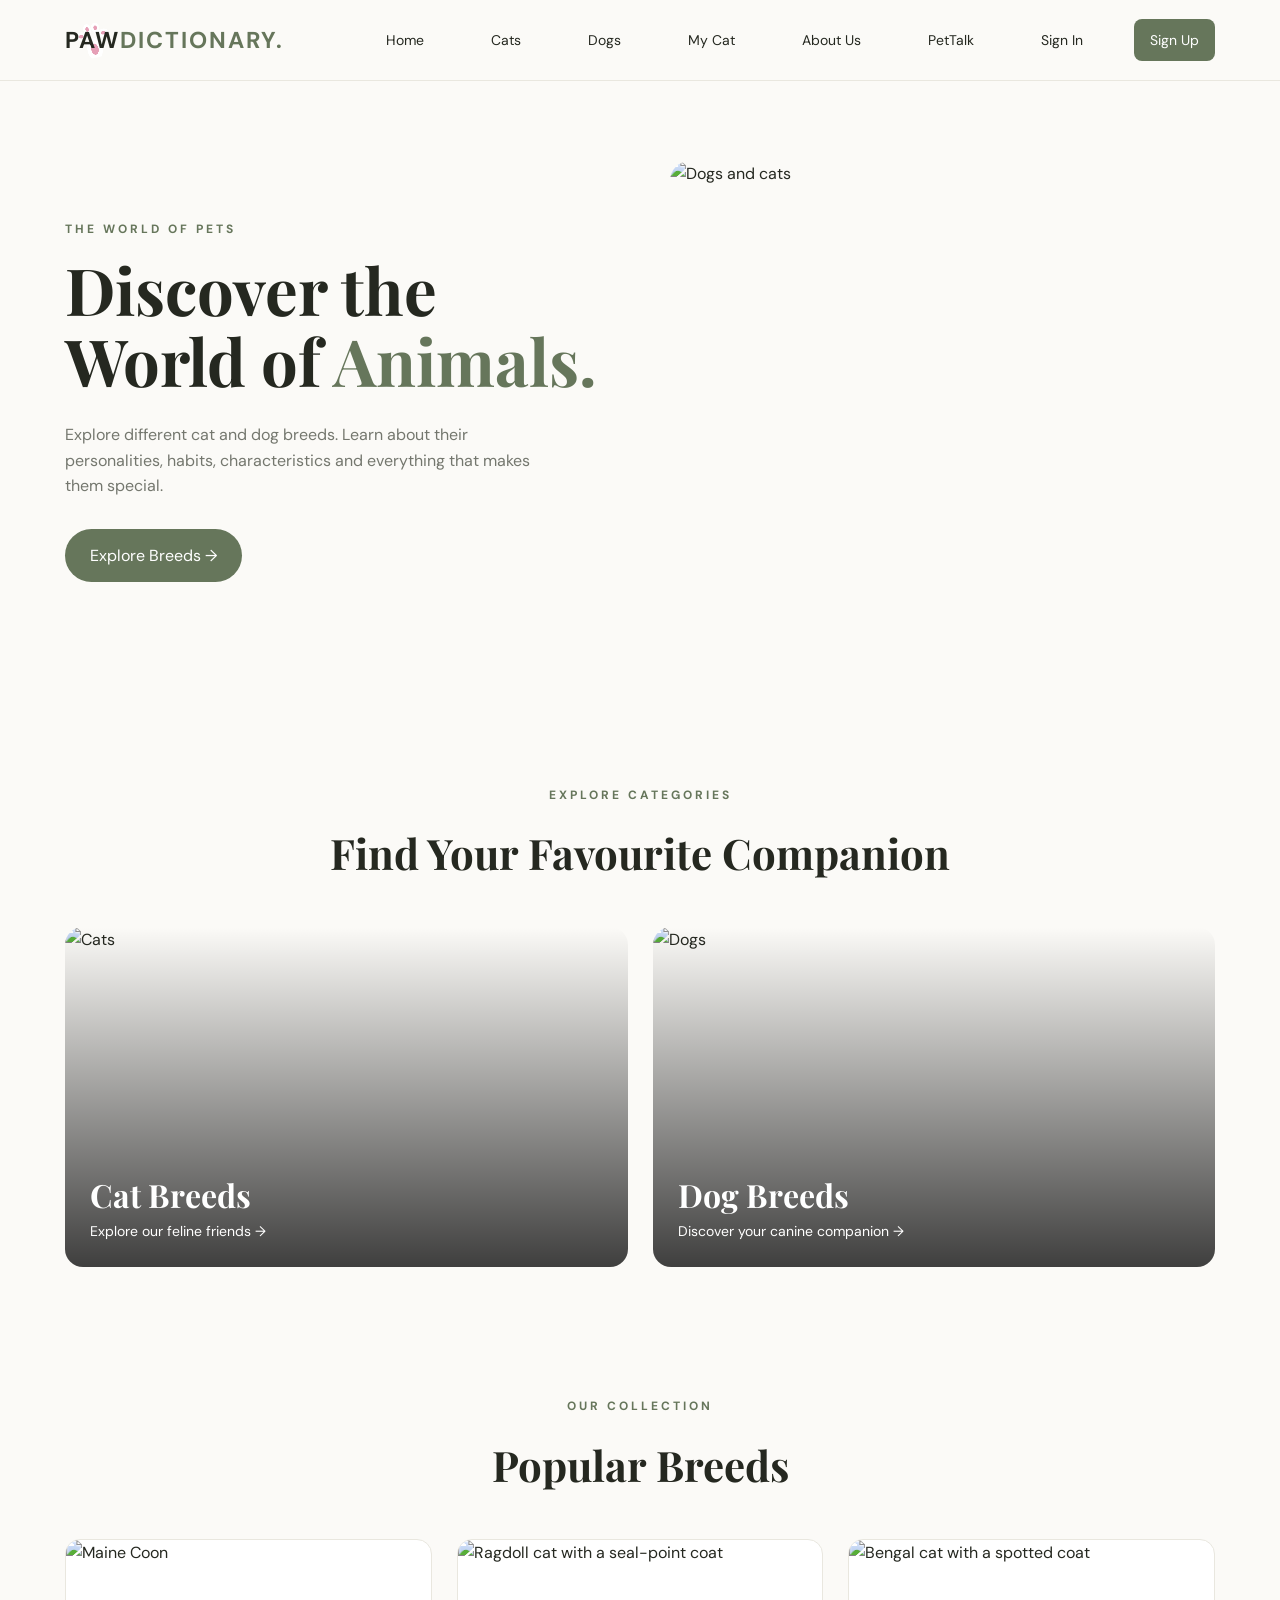
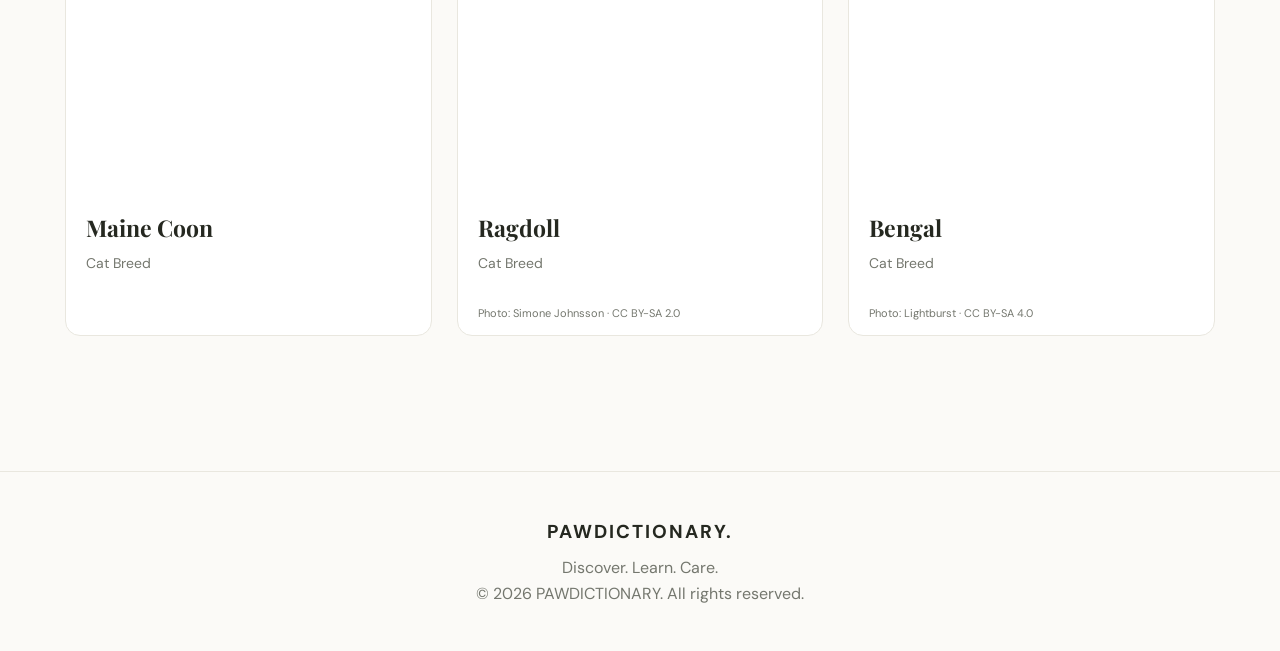
==== commit 08052310: "Add account media persistence and PetTalk chat Co-authored-by: Copilot <223556219+Copilot@users.nore" ====
--- a/index.html
+++ b/index.html
@@ -23,6 +23,7 @@
                 <li><a href="dogs.html">Dogs</a></li>
                 <li><a href="my_cat.html">My Cat</a></li>
                 <li><a href="about_us.html">About Us</a></li>
+                <li><a href="pettalk.html">PetTalk</a></li>
                 <li><a href="auth.html#signin">Sign In</a></li>
                 <li class="nav-sign-up"><a href="auth.html#signup">Sign Up</a></li>
             </ul>
@@ -169,6 +170,6 @@
         <p>Discover. Learn. Care.</p>
         <p>© 2026 PAWDICTIONARY. All rights reserved.</p>
     </footer>
-
+        <script type="module" src="js/auth-nav.js"></script>
 </body>
 </html>
--- a/css/style.css
+++ b/css/style.css
@@ -131,6 +131,42 @@
     background: #4f6045;
 }
 
+.nav-links .nav-user a.user-logo {
+    display: grid;
+    width: 42px;
+    height: 42px;
+    padding: 0;
+    place-items: center;
+    border: 1px solid var(--border);
+    border-radius: 50%;
+    background: var(--white);
+    color: var(--accent);
+}
+
+.nav-links .nav-user a.user-logo:hover {
+    border-color: var(--accent);
+    background: var(--accent);
+    color: var(--white);
+    transform: translateY(-2px);
+}
+
+.user-logo svg {
+    width: 20px;
+    height: 20px;
+    fill: none;
+    stroke: currentColor;
+    stroke-linecap: round;
+    stroke-linejoin: round;
+    stroke-width: 1.8;
+}
+
+.nav-links .nav-user .user-logo img {
+    width: 100%;
+    height: 100%;
+    border-radius: 50%;
+    object-fit: cover;
+}
+
 /* HERO */
 
 .hero {
@@ -602,6 +638,33 @@
     box-shadow: 0 2px 8px rgba(37, 40, 32, 0.08);
 }
 
+.google-auth-button {
+    display: flex;
+    width: 100%;
+    min-height: 46px;
+    align-items: center;
+    justify-content: center;
+    gap: 10px;
+    margin-bottom: 20px;
+    border: 1px solid var(--border);
+    border-radius: 10px;
+    background: var(--white);
+    color: var(--text);
+    font: inherit;
+    font-weight: 600;
+    cursor: pointer;
+}
+
+.google-auth-button:hover {
+    border-color: #c9c7bf;
+    background: #fdfdfb;
+}
+
+.google-auth-button:focus-visible {
+    outline: 3px solid rgba(102, 118, 91, 0.18);
+    outline-offset: 2px;
+}
+
 .auth-form[hidden] {
     display: none;
 }
@@ -647,6 +710,319 @@
     text-align: center;
 }
 
+.account-page {
+    max-width: 780px;
+    min-height: calc(100vh - 80px);
+    margin: 0 auto;
+    padding: 70px 25px;
+}
+
+.account-card {
+    padding: 38px;
+    border: 1px solid var(--border);
+    border-radius: 20px;
+    background: var(--white);
+    box-shadow: 0 16px 45px rgba(37, 40, 32, 0.07);
+}
+
+.account-status {
+    display: inline-flex;
+    align-items: center;
+    gap: 8px;
+    margin-bottom: 18px;
+    color: var(--accent);
+    font-size: 14px;
+    font-weight: 700;
+}
+
+.account-status::before {
+    width: 9px;
+    height: 9px;
+    border-radius: 50%;
+    background: #5ca66a;
+    content: "";
+}
+
+.account-card h1 {
+    margin-bottom: 8px;
+    font-family: 'Playfair Display', serif;
+    font-size: 36px;
+}
+
+.account-details {
+    display: grid;
+    gap: 14px;
+    margin: 28px 0;
+}
+
+.account-detail {
+    display: grid;
+    grid-template-columns: 110px 1fr;
+    gap: 16px;
+    padding: 14px 0;
+    border-bottom: 1px solid var(--border);
+}
+
+.account-detail strong {
+    color: var(--muted);
+    font-size: 14px;
+}
+
+.account-actions {
+    display: flex;
+    gap: 12px;
+}
+
+.account-actions a,
+.account-actions button {
+    display: inline-flex;
+    min-height: 44px;
+    align-items: center;
+    justify-content: center;
+    padding: 10px 18px;
+    border-radius: 10px;
+    font: inherit;
+    font-weight: 600;
+}
+
+.account-actions button {
+    border: 1px solid var(--border);
+    background: var(--white);
+    color: var(--text);
+    cursor: pointer;
+}
+
+.profile-photo-section {
+    display: grid;
+    max-width: 210px;
+    justify-items: center;
+    gap: 10px;
+    margin: 24px auto;
+}
+
+.profile-avatar {
+    width: 118px;
+    height: 118px;
+    border: 4px solid var(--white);
+    border-radius: 50%;
+    object-fit: cover;
+    box-shadow: 0 0 0 1px var(--border), 0 8px 24px rgba(37, 40, 32, 0.12);
+}
+
+.profile-upload-button {
+    display: inline-flex;
+    min-height: 40px;
+    align-items: center;
+    justify-content: center;
+    padding: 8px 14px;
+    border: 1px solid var(--border);
+    border-radius: 9px;
+    background: var(--background);
+    color: var(--accent);
+    font-size: 14px;
+    font-weight: 700;
+    cursor: pointer;
+}
+
+.profile-remove-button {
+    min-height: 34px;
+    padding: 7px 12px;
+    border: 0;
+    background: transparent;
+    color: #8a514b;
+    font: inherit;
+    font-size: 13px;
+    font-weight: 700;
+    cursor: pointer;
+}
+
+.upload-message {
+    min-height: 20px;
+    color: var(--muted);
+    font-size: 13px;
+    text-align: center;
+}
+
+.pet-profile {
+    margin-top: 34px;
+    padding-top: 28px;
+    border-top: 1px solid var(--border);
+}
+
+.pet-profile-heading {
+    display: flex;
+    align-items: end;
+    justify-content: space-between;
+    gap: 16px;
+}
+
+.pet-profile h2 {
+    font-family: 'Playfair Display', serif;
+    font-size: 28px;
+}
+
+.pet-profile-heading .subtitle {
+    margin-bottom: 3px;
+}
+
+.pet-profile .upload-message {
+    margin-top: 12px;
+}
+
+.pet-photo-grid {
+    display: grid;
+    grid-template-columns: repeat(3, minmax(0, 1fr));
+    gap: 12px;
+    margin-top: 12px;
+}
+
+.pet-photo-grid figure {
+    position: relative;
+    overflow: hidden;
+    aspect-ratio: 1;
+    border-radius: 12px;
+    background: var(--background);
+}
+
+.pet-photo-grid img {
+    width: 100%;
+    height: 100%;
+    object-fit: cover;
+}
+
+.pet-photo-delete {
+    position: absolute;
+    right: 8px;
+    bottom: 8px;
+    min-height: 34px;
+    padding: 7px 10px;
+    border: 0;
+    border-radius: 8px;
+    background: rgba(37, 40, 32, 0.82);
+    color: var(--white);
+    font: inherit;
+    font-size: 12px;
+    font-weight: 700;
+    cursor: pointer;
+}
+
+.pet-photo-delete:hover {
+    background: #8a514b;
+}
+
+.pettalk-page {
+    max-width: 820px;
+    min-height: calc(100vh - 80px);
+    margin: 0 auto;
+    padding: 70px 25px;
+}
+
+.pettalk-card {
+    overflow: hidden;
+    border: 1px solid var(--border);
+    border-radius: 20px;
+    background: var(--white);
+    box-shadow: 0 16px 45px rgba(37, 40, 32, 0.07);
+}
+
+.pettalk-heading {
+    padding: 24px 28px;
+    border-bottom: 1px solid var(--border);
+}
+
+.pettalk-heading h1 {
+    font-family: 'Playfair Display', serif;
+    font-size: 34px;
+}
+
+.pettalk-messages {
+    height: 480px;
+    overflow-y: auto;
+    padding: 20px 28px;
+}
+
+.pettalk-message {
+    margin-bottom: 16px;
+}
+
+.pettalk-message strong {
+    display: block;
+    color: var(--accent);
+    font-size: 13px;
+}
+
+.pettalk-message p {
+    display: inline-block;
+    max-width: 90%;
+    margin-top: 4px;
+    padding: 10px 14px;
+    border-radius: 10px;
+    background: var(--background);
+    line-height: 1.45;
+    white-space: pre-wrap;
+    word-break: break-word;
+}
+
+.pettalk-message time {
+    display: block;
+    margin-top: 3px;
+    color: var(--muted);
+    font-size: 11px;
+}
+
+.pettalk-form {
+    display: flex;
+    gap: 10px;
+    padding: 16px 28px;
+    border-top: 1px solid var(--border);
+}
+
+.pettalk-form textarea {
+    flex: 1;
+    min-height: 44px;
+    max-height: 120px;
+    resize: vertical;
+    padding: 10px 12px;
+    border: 1px solid var(--border);
+    border-radius: 10px;
+    font: inherit;
+}
+
+.pettalk-form button {
+    align-self: flex-end;
+    min-height: 44px;
+    border: 0;
+    border-radius: 10px;
+    background: var(--accent);
+    color: var(--white);
+    padding: 10px 16px;
+    font: inherit;
+    font-weight: 700;
+    cursor: pointer;
+}
+
+.pettalk-status {
+    min-height: 20px;
+    padding: 0 28px 12px;
+    color: var(--muted);
+    font-size: 13px;
+}
+
+@media (max-width: 600px) {
+    .pet-profile-heading {
+        align-items: start;
+        flex-direction: column;
+    }
+
+    .pet-photo-grid {
+        grid-template-columns: repeat(2, minmax(0, 1fr));
+    }
+
+    .account-detail {
+        grid-template-columns: 90px 1fr;
+    }
+}
+
 /* FOOTER */
 
 footer {
